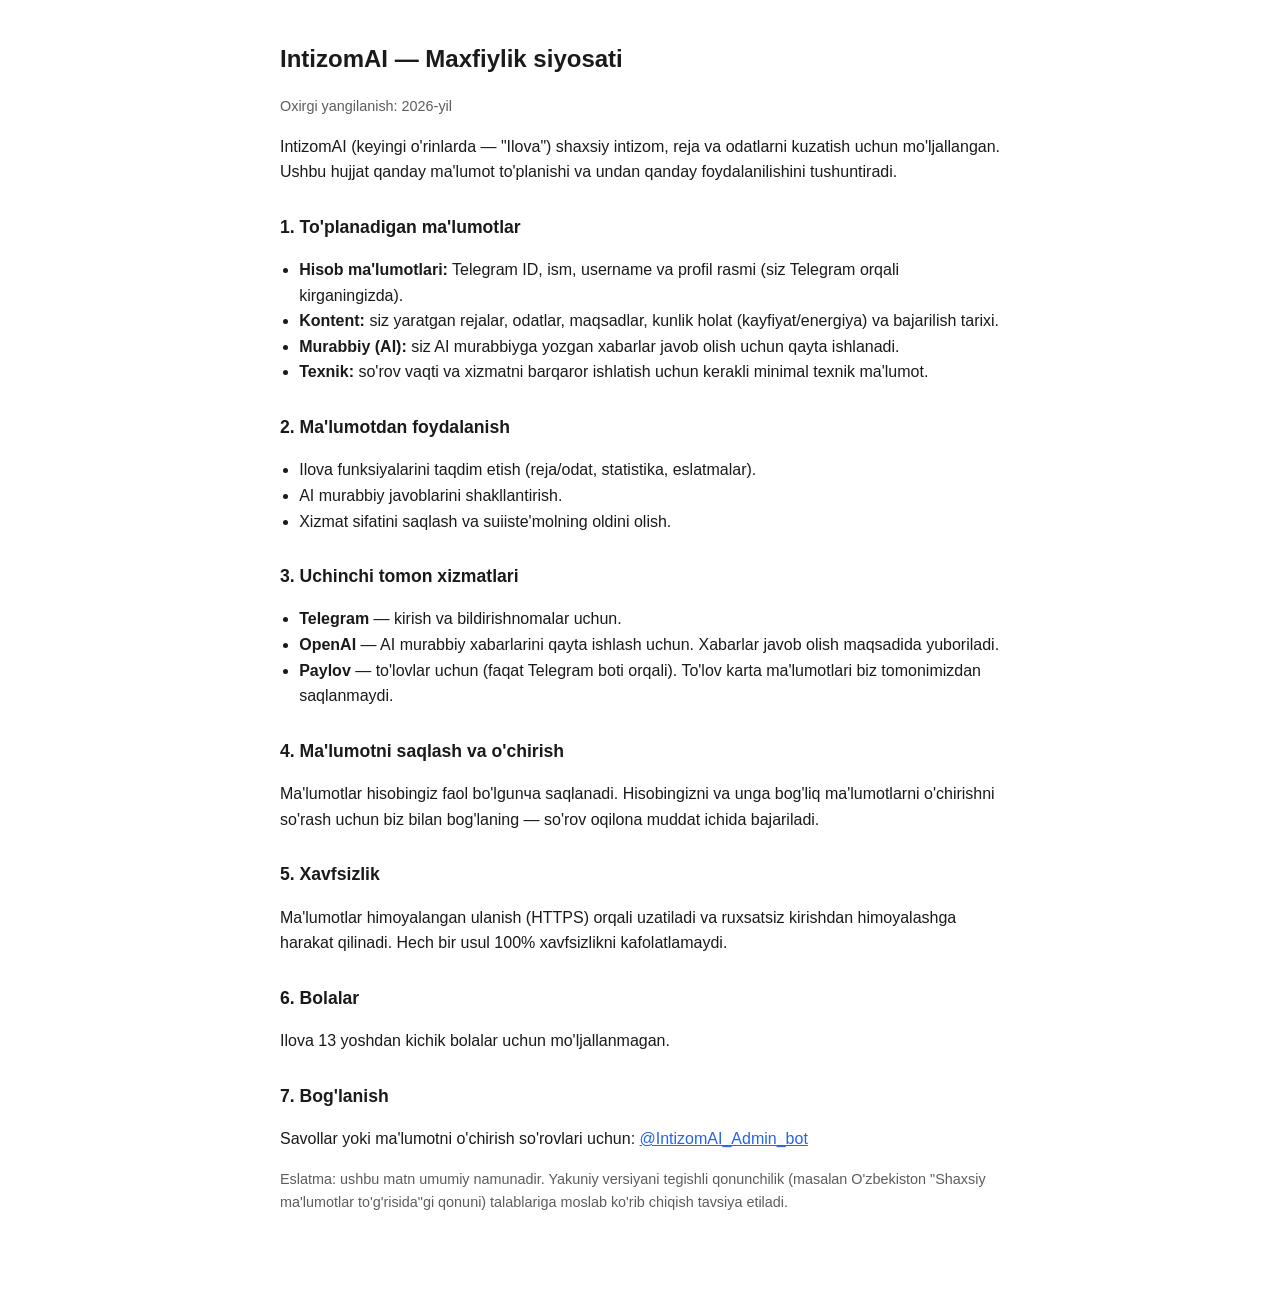
==== webapp/static/privacy.html @ 593888b2 "feat(webapp): /privacy maxfiylik siyosati sahifasi (App Store talabi)" ====
<!DOCTYPE html>
<html lang="uz">
<head>
  <meta charset="utf-8" />
  <meta name="viewport" content="width=device-width, initial-scale=1" />
  <title>IntizomAI — Maxfiylik siyosati</title>
  <style>
    :root { color-scheme: light dark; }
    body {
      font-family: -apple-system, BlinkMacSystemFont, "Segoe UI", Roboto, sans-serif;
      max-width: 720px; margin: 0 auto; padding: 24px 18px 64px;
      line-height: 1.6; color: #1a1a1a; background: #fff;
    }
    @media (prefers-color-scheme: dark) { body { color: #e6e6e6; background: #0f1115; } a { color: #6aa3ff; } }
    h1 { font-size: 1.5rem; } h2 { font-size: 1.1rem; margin-top: 1.6em; }
    .muted { opacity: .7; font-size: .9rem; }
    ul { padding-left: 1.2em; }
    a { color: #2563eb; }
  </style>
</head>
<body>
  <h1>IntizomAI — Maxfiylik siyosati</h1>
  <p class="muted">Oxirgi yangilanish: 2026-yil</p>

  <p>
    IntizomAI (keyingi o'rinlarda — "Ilova") shaxsiy intizom, reja va odatlarni
    kuzatish uchun mo'ljallangan. Ushbu hujjat qanday ma'lumot to'planishi va
    undan qanday foydalanilishini tushuntiradi.
  </p>

  <h2>1. To'planadigan ma'lumotlar</h2>
  <ul>
    <li><b>Hisob ma'lumotlari:</b> Telegram ID, ism, username va profil rasmi
      (siz Telegram orqali kirganingizda).</li>
    <li><b>Kontent:</b> siz yaratgan rejalar, odatlar, maqsadlar, kunlik holat
      (kayfiyat/energiya) va bajarilish tarixi.</li>
    <li><b>Murabbiy (AI):</b> siz AI murabbiyga yozgan xabarlar javob olish
      uchun qayta ishlanadi.</li>
    <li><b>Texnik:</b> so'rov vaqti va xizmatni barqaror ishlatish uchun kerakli
      minimal texnik ma'lumot.</li>
  </ul>

  <h2>2. Ma'lumotdan foydalanish</h2>
  <ul>
    <li>Ilova funksiyalarini taqdim etish (reja/odat, statistika, eslatmalar).</li>
    <li>AI murabbiy javoblarini shakllantirish.</li>
    <li>Xizmat sifatini saqlash va suiiste'molning oldini olish.</li>
  </ul>

  <h2>3. Uchinchi tomon xizmatlari</h2>
  <ul>
    <li><b>Telegram</b> — kirish va bildirishnomalar uchun.</li>
    <li><b>OpenAI</b> — AI murabbiy xabarlarini qayta ishlash uchun. Xabarlar
      javob olish maqsadida yuboriladi.</li>
    <li><b>Paylov</b> — to'lovlar uchun (faqat Telegram boti orqali). To'lov
      karta ma'lumotlari biz tomonimizdan saqlanmaydi.</li>
  </ul>

  <h2>4. Ma'lumotni saqlash va o'chirish</h2>
  <p>
    Ma'lumotlar hisobingiz faol bo'lgunча saqlanadi. Hisobingizni va unga
    bog'liq ma'lumotlarni o'chirishni so'rash uchun biz bilan bog'laning —
    so'rov oqilona muddat ichida bajariladi.
  </p>

  <h2>5. Xavfsizlik</h2>
  <p>
    Ma'lumotlar himoyalangan ulanish (HTTPS) orqali uzatiladi va ruxsatsiz
    kirishdan himoyalashga harakat qilinadi. Hech bir usul 100% xavfsizlikni
    kafolatlamaydi.</p>

  <h2>6. Bolalar</h2>
  <p>Ilova 13 yoshdan kichik bolalar uchun mo'ljallanmagan.</p>

  <h2>7. Bog'lanish</h2>
  <p>
    Savollar yoki ma'lumotni o'chirish so'rovlari uchun:
    <a href="https://t.me/IntizomAI_Admin_bot">@IntizomAI_Admin_bot</a>
  </p>

  <p class="muted">
    Eslatma: ushbu matn umumiy namunadir. Yakuniy versiyani tegishli qonunchilik
    (masalan O'zbekiston "Shaxsiy ma'lumotlar to'g'risida"gi qonuni) talablariga
    moslab ko'rib chiqish tavsiya etiladi.
  </p>
</body>
</html>
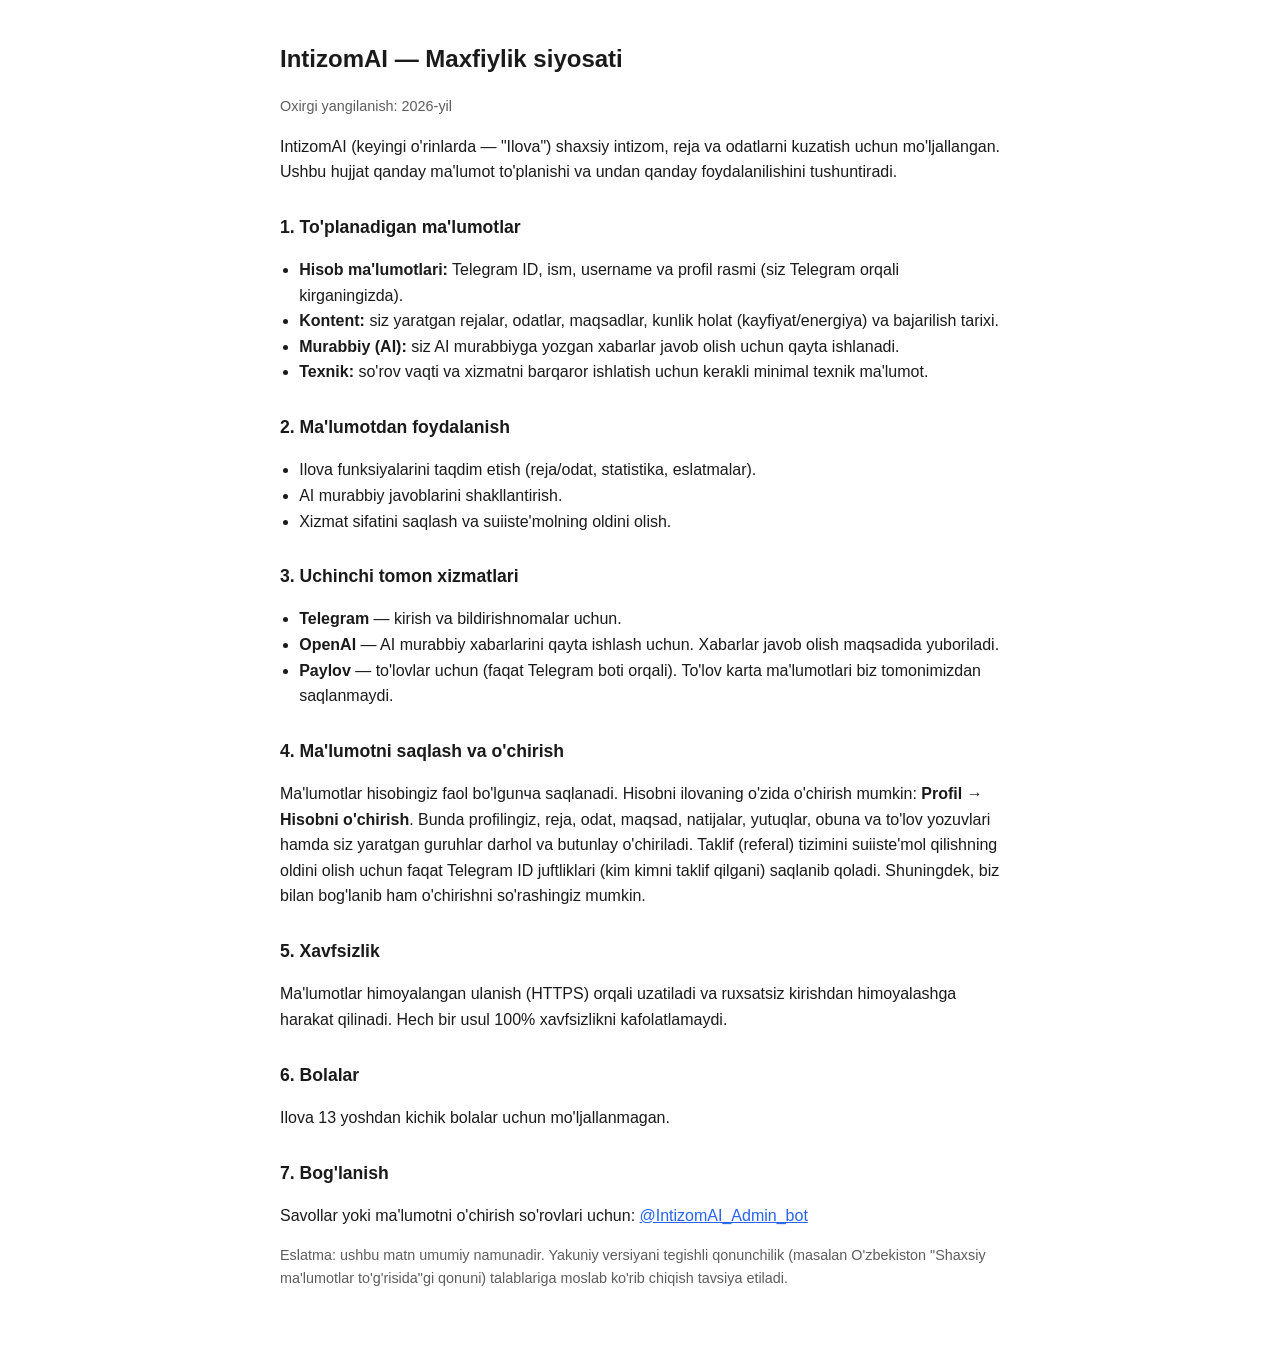
==== commit afbee01e: "feat(webapp): DELETE /api/webapp/profile — hisobni butunlay o'chirish App Store 5.1.1(v) va Google P" ====
--- a/webapp/static/privacy.html
+++ b/webapp/static/privacy.html
@@ -58,9 +58,13 @@
 
   <h2>4. Ma'lumotni saqlash va o'chirish</h2>
   <p>
-    Ma'lumotlar hisobingiz faol bo'lgunча saqlanadi. Hisobingizni va unga
-    bog'liq ma'lumotlarni o'chirishni so'rash uchun biz bilan bog'laning —
-    so'rov oqilona muddat ichida bajariladi.
+    Ma'lumotlar hisobingiz faol bo'lgunча saqlanadi. Hisobni ilovaning o'zida
+    o'chirish mumkin: <b>Profil → Hisobni o'chirish</b>. Bunda profilingiz,
+    reja, odat, maqsad, natijalar, yutuqlar, obuna va to'lov yozuvlari hamda siz
+    yaratgan guruhlar darhol va butunlay o'chiriladi. Taklif (referal)
+    tizimini suiiste'mol qilishning oldini olish uchun faqat Telegram ID
+    juftliklari (kim kimni taklif qilgani) saqlanib qoladi. Shuningdek, biz
+    bilan bog'lanib ham o'chirishni so'rashingiz mumkin.
   </p>
 
   <h2>5. Xavfsizlik</h2>
